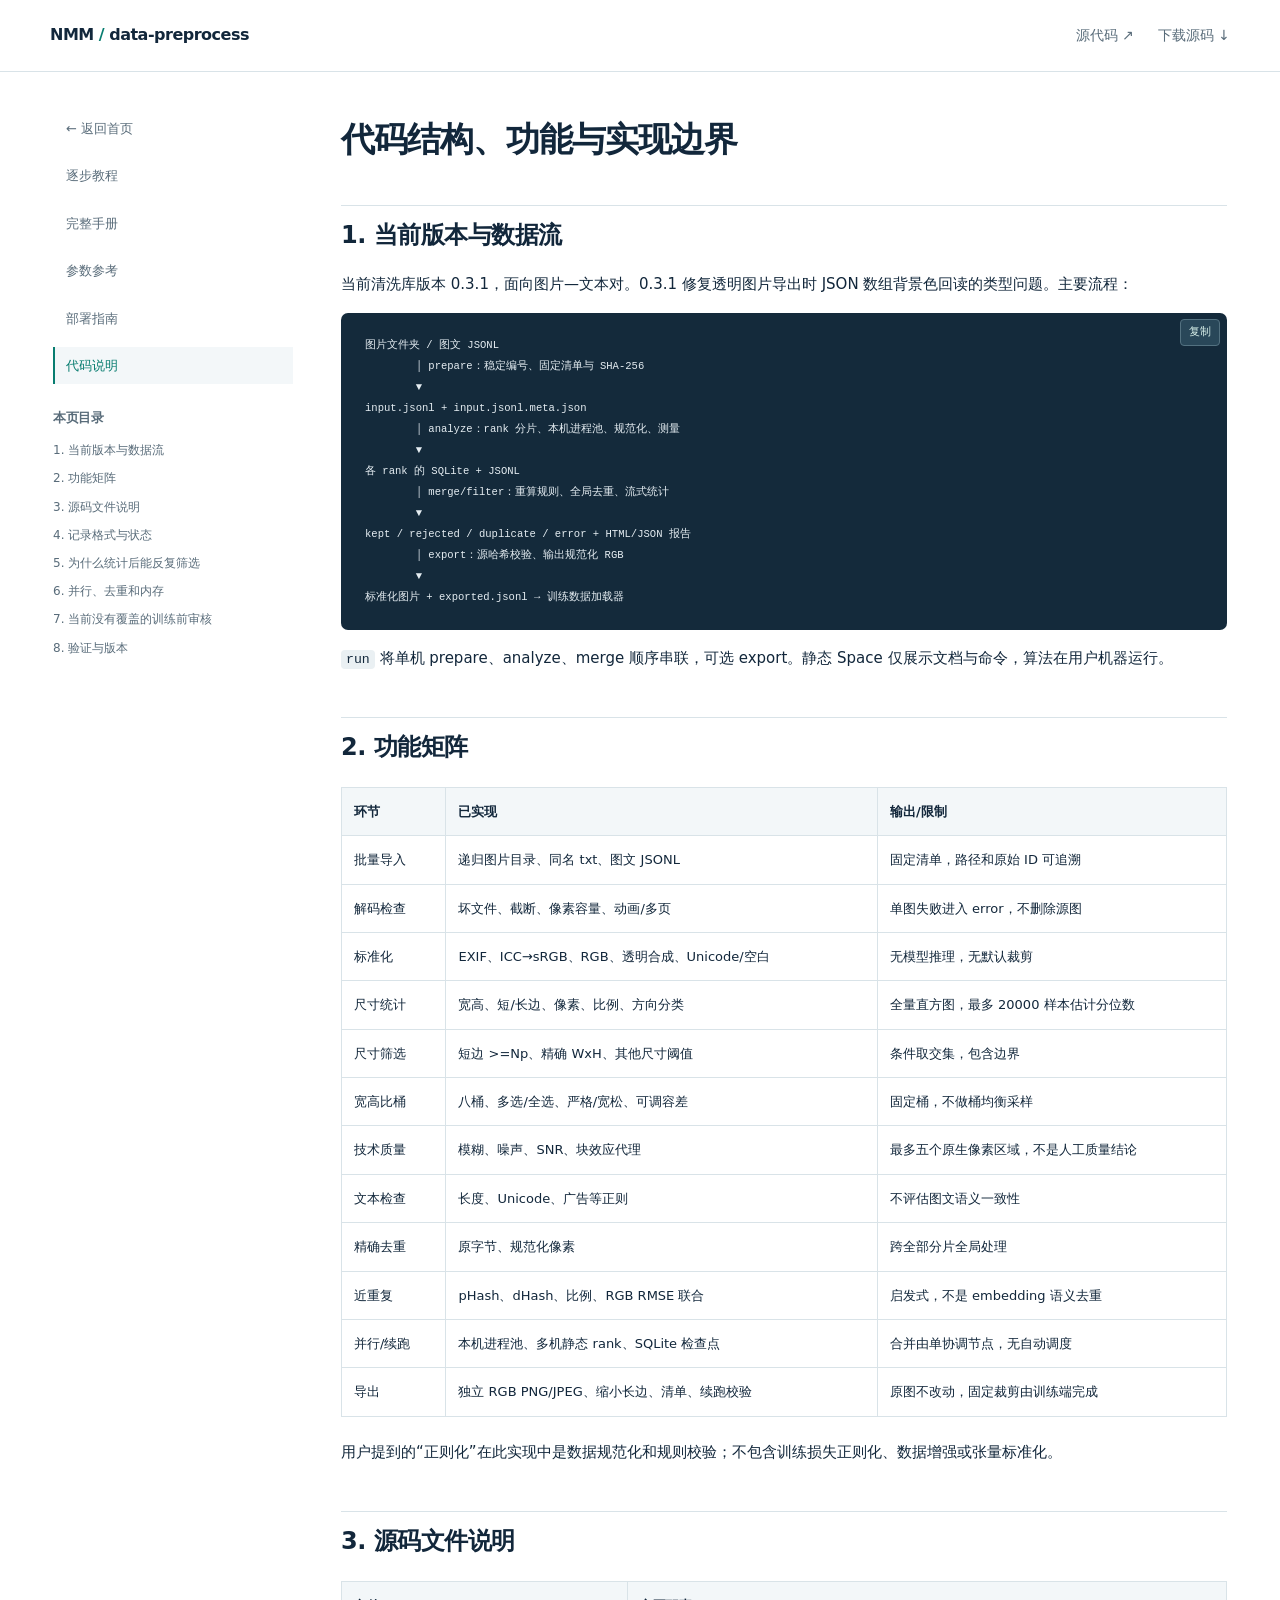
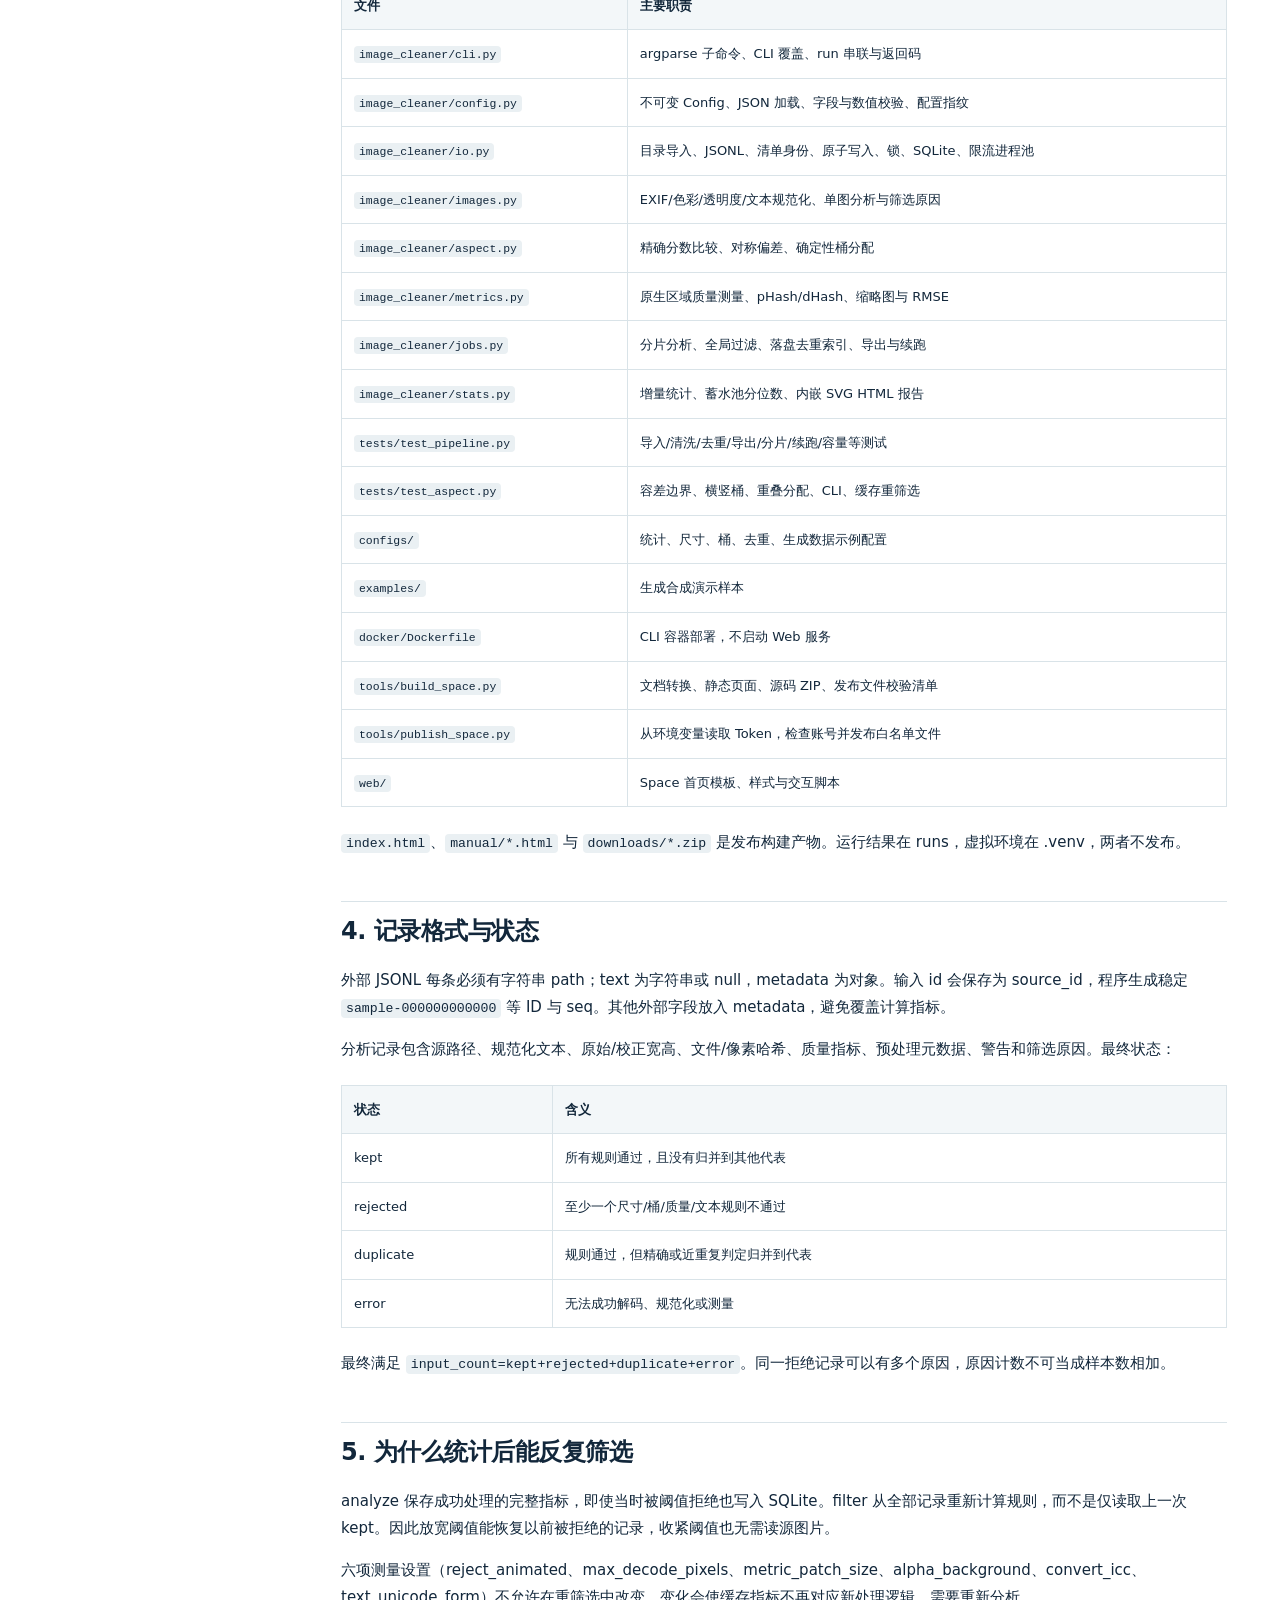
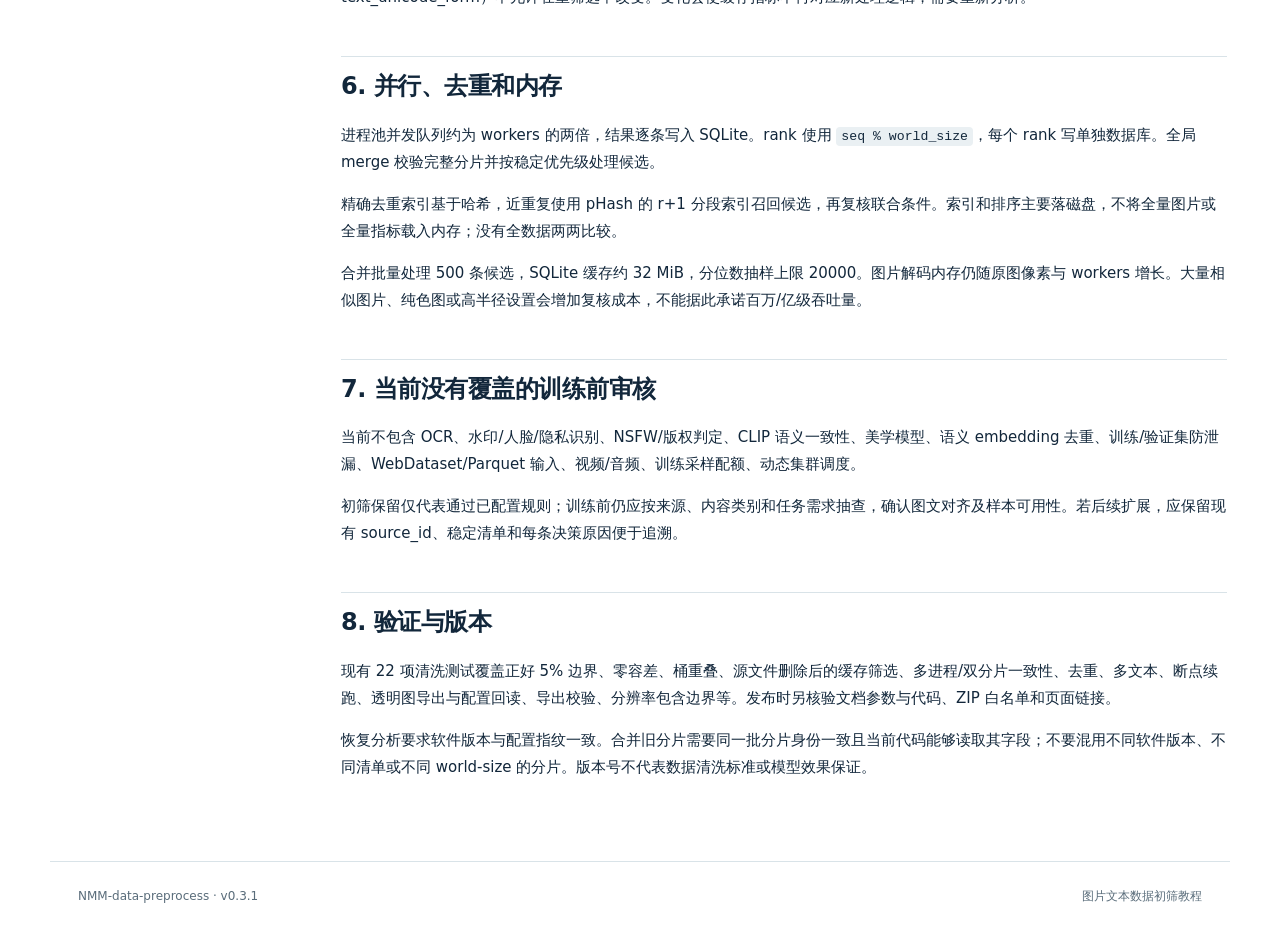
==== manual/ARCHITECTURE.html @ e61b949b "Publish NMM image-text data preprocessing v0.3.1 with detailed Chinese tutorials" ====
<!doctype html><html lang="zh-CN"><head><meta charset="utf-8"><meta name="viewport" content="width=device-width,initial-scale=1"><title>&#20195;&#30721;&#35828;&#26126; &#183; NMM-data-preprocess</title><link rel="stylesheet" href="../assets/style.css"><script defer src="../assets/app.js"></script></head><body><header class="topbar"><a class="brand" href="../index.html">NMM<span> / </span>data-preprocess</a><nav><a href="https://huggingface.co/spaces/HanWangTJU/NMM-data-preprocess/tree/main">&#28304;&#20195;&#30721; &#8599;</a><a href="../downloads/NMM-data-preprocess-0.3.1.zip" download>&#19979;&#36733;&#28304;&#30721; &#8595;</a></nav></header><div class="manual-layout"><aside class="sidebar"><a href="../index.html">&#8592; &#36820;&#22238;&#39318;&#39029;</a><a class="" href="QUICKSTART.html">&#36880;&#27493;&#25945;&#31243;</a><a class="" href="USAGE.html">&#23436;&#25972;&#25163;&#20876;</a><a class="" href="PARAMETERS.html">&#21442;&#25968;&#21442;&#32771;</a><a class="" href="DEPLOYMENT.html">&#37096;&#32626;&#25351;&#21335;</a><a class="active" href="ARCHITECTURE.html">&#20195;&#30721;&#35828;&#26126;</a><h2>&#26412;&#39029;&#30446;&#24405;</h2><div class="toc">
<ul>
<li><a href="#1-&#24403;&#21069;&#29256;&#26412;&#19982;&#25968;&#25454;&#27969;">1. &#24403;&#21069;&#29256;&#26412;&#19982;&#25968;&#25454;&#27969;</a></li>
<li><a href="#2-&#21151;&#33021;&#30697;&#38453;">2. &#21151;&#33021;&#30697;&#38453;</a></li>
<li><a href="#3-&#28304;&#30721;&#25991;&#20214;&#35828;&#26126;">3. &#28304;&#30721;&#25991;&#20214;&#35828;&#26126;</a></li>
<li><a href="#4-&#35760;&#24405;&#26684;&#24335;&#19982;&#29366;&#24577;">4. &#35760;&#24405;&#26684;&#24335;&#19982;&#29366;&#24577;</a></li>
<li><a href="#5-&#20026;&#20160;&#20040;&#32479;&#35745;&#21518;&#33021;&#21453;&#22797;&#31579;&#36873;">5. &#20026;&#20160;&#20040;&#32479;&#35745;&#21518;&#33021;&#21453;&#22797;&#31579;&#36873;</a></li>
<li><a href="#6-&#24182;&#34892;&#21435;&#37325;&#21644;&#20869;&#23384;">6. &#24182;&#34892;&#12289;&#21435;&#37325;&#21644;&#20869;&#23384;</a></li>
<li><a href="#7-&#24403;&#21069;&#27809;&#26377;&#35206;&#30422;&#30340;&#35757;&#32451;&#21069;&#23457;&#26680;">7. &#24403;&#21069;&#27809;&#26377;&#35206;&#30422;&#30340;&#35757;&#32451;&#21069;&#23457;&#26680;</a></li>
<li><a href="#8-&#39564;&#35777;&#19982;&#29256;&#26412;">8. &#39564;&#35777;&#19982;&#29256;&#26412;</a></li>
</ul>
</div>
</aside><main class="manual"><h1 id="&#20195;&#30721;&#32467;&#26500;&#21151;&#33021;&#19982;&#23454;&#29616;&#36793;&#30028;">&#20195;&#30721;&#32467;&#26500;&#12289;&#21151;&#33021;&#19982;&#23454;&#29616;&#36793;&#30028;</h1>
<h2 id="1-&#24403;&#21069;&#29256;&#26412;&#19982;&#25968;&#25454;&#27969;">1. &#24403;&#21069;&#29256;&#26412;&#19982;&#25968;&#25454;&#27969;</h2>
<p>&#24403;&#21069;&#28165;&#27927;&#24211;&#29256;&#26412; 0.3.1&#65292;&#38754;&#21521;&#22270;&#29255;&#8212;&#25991;&#26412;&#23545;&#12290;0.3.1 &#20462;&#22797;&#36879;&#26126;&#22270;&#29255;&#23548;&#20986;&#26102; JSON &#25968;&#32452;&#32972;&#26223;&#33394;&#22238;&#35835;&#30340;&#31867;&#22411;&#38382;&#39064;&#12290;&#20027;&#35201;&#27969;&#31243;&#65306;</p>
<pre><code class="language-text">&#22270;&#29255;&#25991;&#20214;&#22841; / &#22270;&#25991; JSONL
        &#9474; prepare&#65306;&#31283;&#23450;&#32534;&#21495;&#12289;&#22266;&#23450;&#28165;&#21333;&#19982; SHA-256
        &#9660;
input.jsonl + input.jsonl.meta.json
        &#9474; analyze&#65306;rank &#20998;&#29255;&#12289;&#26412;&#26426;&#36827;&#31243;&#27744;&#12289;&#35268;&#33539;&#21270;&#12289;&#27979;&#37327;
        &#9660;
&#21508; rank &#30340; SQLite + JSONL
        &#9474; merge/filter&#65306;&#37325;&#31639;&#35268;&#21017;&#12289;&#20840;&#23616;&#21435;&#37325;&#12289;&#27969;&#24335;&#32479;&#35745;
        &#9660;
kept / rejected / duplicate / error + HTML/JSON &#25253;&#21578;
        &#9474; export&#65306;&#28304;&#21704;&#24076;&#26657;&#39564;&#12289;&#36755;&#20986;&#35268;&#33539;&#21270; RGB
        &#9660;
&#26631;&#20934;&#21270;&#22270;&#29255; + exported.jsonl &#8594; &#35757;&#32451;&#25968;&#25454;&#21152;&#36733;&#22120;
</code></pre>
<p><code>run</code> &#23558;&#21333;&#26426; prepare&#12289;analyze&#12289;merge &#39034;&#24207;&#20018;&#32852;&#65292;&#21487;&#36873; export&#12290;&#38745;&#24577; Space &#20165;&#23637;&#31034;&#25991;&#26723;&#19982;&#21629;&#20196;&#65292;&#31639;&#27861;&#22312;&#29992;&#25143;&#26426;&#22120;&#36816;&#34892;&#12290;</p>
<h2 id="2-&#21151;&#33021;&#30697;&#38453;">2. &#21151;&#33021;&#30697;&#38453;</h2>
<table>
<thead>
<tr>
<th>&#29615;&#33410;</th>
<th>&#24050;&#23454;&#29616;</th>
<th>&#36755;&#20986;/&#38480;&#21046;</th>
</tr>
</thead>
<tbody>
<tr>
<td>&#25209;&#37327;&#23548;&#20837;</td>
<td>&#36882;&#24402;&#22270;&#29255;&#30446;&#24405;&#12289;&#21516;&#21517; txt&#12289;&#22270;&#25991; JSONL</td>
<td>&#22266;&#23450;&#28165;&#21333;&#65292;&#36335;&#24452;&#21644;&#21407;&#22987; ID &#21487;&#36861;&#28335;</td>
</tr>
<tr>
<td>&#35299;&#30721;&#26816;&#26597;</td>
<td>&#22351;&#25991;&#20214;&#12289;&#25130;&#26029;&#12289;&#20687;&#32032;&#23481;&#37327;&#12289;&#21160;&#30011;/&#22810;&#39029;</td>
<td>&#21333;&#22270;&#22833;&#36133;&#36827;&#20837; error&#65292;&#19981;&#21024;&#38500;&#28304;&#22270;</td>
</tr>
<tr>
<td>&#26631;&#20934;&#21270;</td>
<td>EXIF&#12289;ICC&#8594;sRGB&#12289;RGB&#12289;&#36879;&#26126;&#21512;&#25104;&#12289;Unicode/&#31354;&#30333;</td>
<td>&#26080;&#27169;&#22411;&#25512;&#29702;&#65292;&#26080;&#40664;&#35748;&#35009;&#21098;</td>
</tr>
<tr>
<td>&#23610;&#23544;&#32479;&#35745;</td>
<td>&#23485;&#39640;&#12289;&#30701;/&#38271;&#36793;&#12289;&#20687;&#32032;&#12289;&#27604;&#20363;&#12289;&#26041;&#21521;&#20998;&#31867;</td>
<td>&#20840;&#37327;&#30452;&#26041;&#22270;&#65292;&#26368;&#22810; 20000 &#26679;&#26412;&#20272;&#35745;&#20998;&#20301;&#25968;</td>
</tr>
<tr>
<td>&#23610;&#23544;&#31579;&#36873;</td>
<td>&#30701;&#36793; &gt;=Np&#12289;&#31934;&#30830; WxH&#12289;&#20854;&#20182;&#23610;&#23544;&#38408;&#20540;</td>
<td>&#26465;&#20214;&#21462;&#20132;&#38598;&#65292;&#21253;&#21547;&#36793;&#30028;</td>
</tr>
<tr>
<td>&#23485;&#39640;&#27604;&#26742;</td>
<td>&#20843;&#26742;&#12289;&#22810;&#36873;/&#20840;&#36873;&#12289;&#20005;&#26684;/&#23485;&#26494;&#12289;&#21487;&#35843;&#23481;&#24046;</td>
<td>&#22266;&#23450;&#26742;&#65292;&#19981;&#20570;&#26742;&#22343;&#34913;&#37319;&#26679;</td>
</tr>
<tr>
<td>&#25216;&#26415;&#36136;&#37327;</td>
<td>&#27169;&#31946;&#12289;&#22122;&#22768;&#12289;SNR&#12289;&#22359;&#25928;&#24212;&#20195;&#29702;</td>
<td>&#26368;&#22810;&#20116;&#20010;&#21407;&#29983;&#20687;&#32032;&#21306;&#22495;&#65292;&#19981;&#26159;&#20154;&#24037;&#36136;&#37327;&#32467;&#35770;</td>
</tr>
<tr>
<td>&#25991;&#26412;&#26816;&#26597;</td>
<td>&#38271;&#24230;&#12289;Unicode&#12289;&#24191;&#21578;&#31561;&#27491;&#21017;</td>
<td>&#19981;&#35780;&#20272;&#22270;&#25991;&#35821;&#20041;&#19968;&#33268;&#24615;</td>
</tr>
<tr>
<td>&#31934;&#30830;&#21435;&#37325;</td>
<td>&#21407;&#23383;&#33410;&#12289;&#35268;&#33539;&#21270;&#20687;&#32032;</td>
<td>&#36328;&#20840;&#37096;&#20998;&#29255;&#20840;&#23616;&#22788;&#29702;</td>
</tr>
<tr>
<td>&#36817;&#37325;&#22797;</td>
<td>pHash&#12289;dHash&#12289;&#27604;&#20363;&#12289;RGB RMSE &#32852;&#21512;</td>
<td>&#21551;&#21457;&#24335;&#65292;&#19981;&#26159; embedding &#35821;&#20041;&#21435;&#37325;</td>
</tr>
<tr>
<td>&#24182;&#34892;/&#32493;&#36305;</td>
<td>&#26412;&#26426;&#36827;&#31243;&#27744;&#12289;&#22810;&#26426;&#38745;&#24577; rank&#12289;SQLite &#26816;&#26597;&#28857;</td>
<td>&#21512;&#24182;&#30001;&#21333;&#21327;&#35843;&#33410;&#28857;&#65292;&#26080;&#33258;&#21160;&#35843;&#24230;</td>
</tr>
<tr>
<td>&#23548;&#20986;</td>
<td>&#29420;&#31435; RGB PNG/JPEG&#12289;&#32553;&#23567;&#38271;&#36793;&#12289;&#28165;&#21333;&#12289;&#32493;&#36305;&#26657;&#39564;</td>
<td>&#21407;&#22270;&#19981;&#25913;&#21160;&#65292;&#22266;&#23450;&#35009;&#21098;&#30001;&#35757;&#32451;&#31471;&#23436;&#25104;</td>
</tr>
</tbody>
</table>
<p>&#29992;&#25143;&#25552;&#21040;&#30340;&#8220;&#27491;&#21017;&#21270;&#8221;&#22312;&#27492;&#23454;&#29616;&#20013;&#26159;&#25968;&#25454;&#35268;&#33539;&#21270;&#21644;&#35268;&#21017;&#26657;&#39564;&#65307;&#19981;&#21253;&#21547;&#35757;&#32451;&#25439;&#22833;&#27491;&#21017;&#21270;&#12289;&#25968;&#25454;&#22686;&#24378;&#25110;&#24352;&#37327;&#26631;&#20934;&#21270;&#12290;</p>
<h2 id="3-&#28304;&#30721;&#25991;&#20214;&#35828;&#26126;">3. &#28304;&#30721;&#25991;&#20214;&#35828;&#26126;</h2>
<table>
<thead>
<tr>
<th>&#25991;&#20214;</th>
<th>&#20027;&#35201;&#32844;&#36131;</th>
</tr>
</thead>
<tbody>
<tr>
<td><code>image_cleaner/cli.py</code></td>
<td>argparse &#23376;&#21629;&#20196;&#12289;CLI &#35206;&#30422;&#12289;run &#20018;&#32852;&#19982;&#36820;&#22238;&#30721;</td>
</tr>
<tr>
<td><code>image_cleaner/config.py</code></td>
<td>&#19981;&#21487;&#21464; Config&#12289;JSON &#21152;&#36733;&#12289;&#23383;&#27573;&#19982;&#25968;&#20540;&#26657;&#39564;&#12289;&#37197;&#32622;&#25351;&#32441;</td>
</tr>
<tr>
<td><code>image_cleaner/io.py</code></td>
<td>&#30446;&#24405;&#23548;&#20837;&#12289;JSONL&#12289;&#28165;&#21333;&#36523;&#20221;&#12289;&#21407;&#23376;&#20889;&#20837;&#12289;&#38145;&#12289;SQLite&#12289;&#38480;&#27969;&#36827;&#31243;&#27744;</td>
</tr>
<tr>
<td><code>image_cleaner/images.py</code></td>
<td>EXIF/&#33394;&#24425;/&#36879;&#26126;&#24230;/&#25991;&#26412;&#35268;&#33539;&#21270;&#12289;&#21333;&#22270;&#20998;&#26512;&#19982;&#31579;&#36873;&#21407;&#22240;</td>
</tr>
<tr>
<td><code>image_cleaner/aspect.py</code></td>
<td>&#31934;&#30830;&#20998;&#25968;&#27604;&#36739;&#12289;&#23545;&#31216;&#20559;&#24046;&#12289;&#30830;&#23450;&#24615;&#26742;&#20998;&#37197;</td>
</tr>
<tr>
<td><code>image_cleaner/metrics.py</code></td>
<td>&#21407;&#29983;&#21306;&#22495;&#36136;&#37327;&#27979;&#37327;&#12289;pHash/dHash&#12289;&#32553;&#30053;&#22270;&#19982; RMSE</td>
</tr>
<tr>
<td><code>image_cleaner/jobs.py</code></td>
<td>&#20998;&#29255;&#20998;&#26512;&#12289;&#20840;&#23616;&#36807;&#28388;&#12289;&#33853;&#30424;&#21435;&#37325;&#32034;&#24341;&#12289;&#23548;&#20986;&#19982;&#32493;&#36305;</td>
</tr>
<tr>
<td><code>image_cleaner/stats.py</code></td>
<td>&#22686;&#37327;&#32479;&#35745;&#12289;&#33988;&#27700;&#27744;&#20998;&#20301;&#25968;&#12289;&#20869;&#23884; SVG HTML &#25253;&#21578;</td>
</tr>
<tr>
<td><code>tests/test_pipeline.py</code></td>
<td>&#23548;&#20837;/&#28165;&#27927;/&#21435;&#37325;/&#23548;&#20986;/&#20998;&#29255;/&#32493;&#36305;/&#23481;&#37327;&#31561;&#27979;&#35797;</td>
</tr>
<tr>
<td><code>tests/test_aspect.py</code></td>
<td>&#23481;&#24046;&#36793;&#30028;&#12289;&#27178;&#31446;&#26742;&#12289;&#37325;&#21472;&#20998;&#37197;&#12289;CLI&#12289;&#32531;&#23384;&#37325;&#31579;&#36873;</td>
</tr>
<tr>
<td><code>configs/</code></td>
<td>&#32479;&#35745;&#12289;&#23610;&#23544;&#12289;&#26742;&#12289;&#21435;&#37325;&#12289;&#29983;&#25104;&#25968;&#25454;&#31034;&#20363;&#37197;&#32622;</td>
</tr>
<tr>
<td><code>examples/</code></td>
<td>&#29983;&#25104;&#21512;&#25104;&#28436;&#31034;&#26679;&#26412;</td>
</tr>
<tr>
<td><code>docker/Dockerfile</code></td>
<td>CLI &#23481;&#22120;&#37096;&#32626;&#65292;&#19981;&#21551;&#21160; Web &#26381;&#21153;</td>
</tr>
<tr>
<td><code>tools/build_space.py</code></td>
<td>&#25991;&#26723;&#36716;&#25442;&#12289;&#38745;&#24577;&#39029;&#38754;&#12289;&#28304;&#30721; ZIP&#12289;&#21457;&#24067;&#25991;&#20214;&#26657;&#39564;&#28165;&#21333;</td>
</tr>
<tr>
<td><code>tools/publish_space.py</code></td>
<td>&#20174;&#29615;&#22659;&#21464;&#37327;&#35835;&#21462; Token&#65292;&#26816;&#26597;&#36134;&#21495;&#24182;&#21457;&#24067;&#30333;&#21517;&#21333;&#25991;&#20214;</td>
</tr>
<tr>
<td><code>web/</code></td>
<td>Space &#39318;&#39029;&#27169;&#26495;&#12289;&#26679;&#24335;&#19982;&#20132;&#20114;&#33050;&#26412;</td>
</tr>
</tbody>
</table>
<p><code>index.html</code>&#12289;<code>manual/*.html</code> &#19982; <code>downloads/*.zip</code> &#26159;&#21457;&#24067;&#26500;&#24314;&#20135;&#29289;&#12290;&#36816;&#34892;&#32467;&#26524;&#22312; runs&#65292;&#34394;&#25311;&#29615;&#22659;&#22312; .venv&#65292;&#20004;&#32773;&#19981;&#21457;&#24067;&#12290;</p>
<h2 id="4-&#35760;&#24405;&#26684;&#24335;&#19982;&#29366;&#24577;">4. &#35760;&#24405;&#26684;&#24335;&#19982;&#29366;&#24577;</h2>
<p>&#22806;&#37096; JSONL &#27599;&#26465;&#24517;&#39035;&#26377;&#23383;&#31526;&#20018; path&#65307;text &#20026;&#23383;&#31526;&#20018;&#25110; null&#65292;metadata &#20026;&#23545;&#35937;&#12290;&#36755;&#20837; id &#20250;&#20445;&#23384;&#20026; source_id&#65292;&#31243;&#24207;&#29983;&#25104;&#31283;&#23450; <code>sample-000000000000</code> &#31561; ID &#19982; seq&#12290;&#20854;&#20182;&#22806;&#37096;&#23383;&#27573;&#25918;&#20837; metadata&#65292;&#36991;&#20813;&#35206;&#30422;&#35745;&#31639;&#25351;&#26631;&#12290;</p>
<p>&#20998;&#26512;&#35760;&#24405;&#21253;&#21547;&#28304;&#36335;&#24452;&#12289;&#35268;&#33539;&#21270;&#25991;&#26412;&#12289;&#21407;&#22987;/&#26657;&#27491;&#23485;&#39640;&#12289;&#25991;&#20214;/&#20687;&#32032;&#21704;&#24076;&#12289;&#36136;&#37327;&#25351;&#26631;&#12289;&#39044;&#22788;&#29702;&#20803;&#25968;&#25454;&#12289;&#35686;&#21578;&#21644;&#31579;&#36873;&#21407;&#22240;&#12290;&#26368;&#32456;&#29366;&#24577;&#65306;</p>
<table>
<thead>
<tr>
<th>&#29366;&#24577;</th>
<th>&#21547;&#20041;</th>
</tr>
</thead>
<tbody>
<tr>
<td>kept</td>
<td>&#25152;&#26377;&#35268;&#21017;&#36890;&#36807;&#65292;&#19988;&#27809;&#26377;&#24402;&#24182;&#21040;&#20854;&#20182;&#20195;&#34920;</td>
</tr>
<tr>
<td>rejected</td>
<td>&#33267;&#23569;&#19968;&#20010;&#23610;&#23544;/&#26742;/&#36136;&#37327;/&#25991;&#26412;&#35268;&#21017;&#19981;&#36890;&#36807;</td>
</tr>
<tr>
<td>duplicate</td>
<td>&#35268;&#21017;&#36890;&#36807;&#65292;&#20294;&#31934;&#30830;&#25110;&#36817;&#37325;&#22797;&#21028;&#23450;&#24402;&#24182;&#21040;&#20195;&#34920;</td>
</tr>
<tr>
<td>error</td>
<td>&#26080;&#27861;&#25104;&#21151;&#35299;&#30721;&#12289;&#35268;&#33539;&#21270;&#25110;&#27979;&#37327;</td>
</tr>
</tbody>
</table>
<p>&#26368;&#32456;&#28385;&#36275; <code>input_count=kept+rejected+duplicate+error</code>&#12290;&#21516;&#19968;&#25298;&#32477;&#35760;&#24405;&#21487;&#20197;&#26377;&#22810;&#20010;&#21407;&#22240;&#65292;&#21407;&#22240;&#35745;&#25968;&#19981;&#21487;&#24403;&#25104;&#26679;&#26412;&#25968;&#30456;&#21152;&#12290;</p>
<h2 id="5-&#20026;&#20160;&#20040;&#32479;&#35745;&#21518;&#33021;&#21453;&#22797;&#31579;&#36873;">5. &#20026;&#20160;&#20040;&#32479;&#35745;&#21518;&#33021;&#21453;&#22797;&#31579;&#36873;</h2>
<p>analyze &#20445;&#23384;&#25104;&#21151;&#22788;&#29702;&#30340;&#23436;&#25972;&#25351;&#26631;&#65292;&#21363;&#20351;&#24403;&#26102;&#34987;&#38408;&#20540;&#25298;&#32477;&#20063;&#20889;&#20837; SQLite&#12290;filter &#20174;&#20840;&#37096;&#35760;&#24405;&#37325;&#26032;&#35745;&#31639;&#35268;&#21017;&#65292;&#32780;&#19981;&#26159;&#20165;&#35835;&#21462;&#19978;&#19968;&#27425; kept&#12290;&#22240;&#27492;&#25918;&#23485;&#38408;&#20540;&#33021;&#24674;&#22797;&#20197;&#21069;&#34987;&#25298;&#32477;&#30340;&#35760;&#24405;&#65292;&#25910;&#32039;&#38408;&#20540;&#20063;&#26080;&#38656;&#35835;&#28304;&#22270;&#29255;&#12290;</p>
<p>&#20845;&#39033;&#27979;&#37327;&#35774;&#32622;&#65288;reject_animated&#12289;max_decode_pixels&#12289;metric_patch_size&#12289;alpha_background&#12289;convert_icc&#12289;text_unicode_form&#65289;&#19981;&#20801;&#35768;&#22312;&#37325;&#31579;&#36873;&#20013;&#25913;&#21464;&#12290;&#21464;&#21270;&#20250;&#20351;&#32531;&#23384;&#25351;&#26631;&#19981;&#20877;&#23545;&#24212;&#26032;&#22788;&#29702;&#36923;&#36753;&#65292;&#38656;&#35201;&#37325;&#26032;&#20998;&#26512;&#12290;</p>
<h2 id="6-&#24182;&#34892;&#21435;&#37325;&#21644;&#20869;&#23384;">6. &#24182;&#34892;&#12289;&#21435;&#37325;&#21644;&#20869;&#23384;</h2>
<p>&#36827;&#31243;&#27744;&#24182;&#21457;&#38431;&#21015;&#32422;&#20026; workers &#30340;&#20004;&#20493;&#65292;&#32467;&#26524;&#36880;&#26465;&#20889;&#20837; SQLite&#12290;rank &#20351;&#29992; <code>seq % world_size</code>&#65292;&#27599;&#20010; rank &#20889;&#21333;&#29420;&#25968;&#25454;&#24211;&#12290;&#20840;&#23616; merge &#26657;&#39564;&#23436;&#25972;&#20998;&#29255;&#24182;&#25353;&#31283;&#23450;&#20248;&#20808;&#32423;&#22788;&#29702;&#20505;&#36873;&#12290;</p>
<p>&#31934;&#30830;&#21435;&#37325;&#32034;&#24341;&#22522;&#20110;&#21704;&#24076;&#65292;&#36817;&#37325;&#22797;&#20351;&#29992; pHash &#30340; r+1 &#20998;&#27573;&#32034;&#24341;&#21484;&#22238;&#20505;&#36873;&#65292;&#20877;&#22797;&#26680;&#32852;&#21512;&#26465;&#20214;&#12290;&#32034;&#24341;&#21644;&#25490;&#24207;&#20027;&#35201;&#33853;&#30913;&#30424;&#65292;&#19981;&#23558;&#20840;&#37327;&#22270;&#29255;&#25110;&#20840;&#37327;&#25351;&#26631;&#36733;&#20837;&#20869;&#23384;&#65307;&#27809;&#26377;&#20840;&#25968;&#25454;&#20004;&#20004;&#27604;&#36739;&#12290;</p>
<p>&#21512;&#24182;&#25209;&#37327;&#22788;&#29702; 500 &#26465;&#20505;&#36873;&#65292;SQLite &#32531;&#23384;&#32422; 32 MiB&#65292;&#20998;&#20301;&#25968;&#25277;&#26679;&#19978;&#38480; 20000&#12290;&#22270;&#29255;&#35299;&#30721;&#20869;&#23384;&#20173;&#38543;&#21407;&#22270;&#20687;&#32032;&#19982; workers &#22686;&#38271;&#12290;&#22823;&#37327;&#30456;&#20284;&#22270;&#29255;&#12289;&#32431;&#33394;&#22270;&#25110;&#39640;&#21322;&#24452;&#35774;&#32622;&#20250;&#22686;&#21152;&#22797;&#26680;&#25104;&#26412;&#65292;&#19981;&#33021;&#25454;&#27492;&#25215;&#35834;&#30334;&#19975;/&#20159;&#32423;&#21534;&#21520;&#37327;&#12290;</p>
<h2 id="7-&#24403;&#21069;&#27809;&#26377;&#35206;&#30422;&#30340;&#35757;&#32451;&#21069;&#23457;&#26680;">7. &#24403;&#21069;&#27809;&#26377;&#35206;&#30422;&#30340;&#35757;&#32451;&#21069;&#23457;&#26680;</h2>
<p>&#24403;&#21069;&#19981;&#21253;&#21547; OCR&#12289;&#27700;&#21360;/&#20154;&#33080;/&#38544;&#31169;&#35782;&#21035;&#12289;NSFW/&#29256;&#26435;&#21028;&#23450;&#12289;CLIP &#35821;&#20041;&#19968;&#33268;&#24615;&#12289;&#32654;&#23398;&#27169;&#22411;&#12289;&#35821;&#20041; embedding &#21435;&#37325;&#12289;&#35757;&#32451;/&#39564;&#35777;&#38598;&#38450;&#27844;&#28431;&#12289;WebDataset/Parquet &#36755;&#20837;&#12289;&#35270;&#39057;/&#38899;&#39057;&#12289;&#35757;&#32451;&#37319;&#26679;&#37197;&#39069;&#12289;&#21160;&#24577;&#38598;&#32676;&#35843;&#24230;&#12290;</p>
<p>&#21021;&#31579;&#20445;&#30041;&#20165;&#20195;&#34920;&#36890;&#36807;&#24050;&#37197;&#32622;&#35268;&#21017;&#65307;&#35757;&#32451;&#21069;&#20173;&#24212;&#25353;&#26469;&#28304;&#12289;&#20869;&#23481;&#31867;&#21035;&#21644;&#20219;&#21153;&#38656;&#27714;&#25277;&#26597;&#65292;&#30830;&#35748;&#22270;&#25991;&#23545;&#40784;&#21450;&#26679;&#26412;&#21487;&#29992;&#24615;&#12290;&#33509;&#21518;&#32493;&#25193;&#23637;&#65292;&#24212;&#20445;&#30041;&#29616;&#26377; source_id&#12289;&#31283;&#23450;&#28165;&#21333;&#21644;&#27599;&#26465;&#20915;&#31574;&#21407;&#22240;&#20415;&#20110;&#36861;&#28335;&#12290;</p>
<h2 id="8-&#39564;&#35777;&#19982;&#29256;&#26412;">8. &#39564;&#35777;&#19982;&#29256;&#26412;</h2>
<p>&#29616;&#26377; 22 &#39033;&#28165;&#27927;&#27979;&#35797;&#35206;&#30422;&#27491;&#22909; 5% &#36793;&#30028;&#12289;&#38646;&#23481;&#24046;&#12289;&#26742;&#37325;&#21472;&#12289;&#28304;&#25991;&#20214;&#21024;&#38500;&#21518;&#30340;&#32531;&#23384;&#31579;&#36873;&#12289;&#22810;&#36827;&#31243;/&#21452;&#20998;&#29255;&#19968;&#33268;&#24615;&#12289;&#21435;&#37325;&#12289;&#22810;&#25991;&#26412;&#12289;&#26029;&#28857;&#32493;&#36305;&#12289;&#36879;&#26126;&#22270;&#23548;&#20986;&#19982;&#37197;&#32622;&#22238;&#35835;&#12289;&#23548;&#20986;&#26657;&#39564;&#12289;&#20998;&#36776;&#29575;&#21253;&#21547;&#36793;&#30028;&#31561;&#12290;&#21457;&#24067;&#26102;&#21478;&#26680;&#39564;&#25991;&#26723;&#21442;&#25968;&#19982;&#20195;&#30721;&#12289;ZIP &#30333;&#21517;&#21333;&#21644;&#39029;&#38754;&#38142;&#25509;&#12290;</p>
<p>&#24674;&#22797;&#20998;&#26512;&#35201;&#27714;&#36719;&#20214;&#29256;&#26412;&#19982;&#37197;&#32622;&#25351;&#32441;&#19968;&#33268;&#12290;&#21512;&#24182;&#26087;&#20998;&#29255;&#38656;&#35201;&#21516;&#19968;&#25209;&#20998;&#29255;&#36523;&#20221;&#19968;&#33268;&#19988;&#24403;&#21069;&#20195;&#30721;&#33021;&#22815;&#35835;&#21462;&#20854;&#23383;&#27573;&#65307;&#19981;&#35201;&#28151;&#29992;&#19981;&#21516;&#36719;&#20214;&#29256;&#26412;&#12289;&#19981;&#21516;&#28165;&#21333;&#25110;&#19981;&#21516; world-size &#30340;&#20998;&#29255;&#12290;&#29256;&#26412;&#21495;&#19981;&#20195;&#34920;&#25968;&#25454;&#28165;&#27927;&#26631;&#20934;&#25110;&#27169;&#22411;&#25928;&#26524;&#20445;&#35777;&#12290;</p></main></div><footer>NMM-data-preprocess &#183; v0.3.1<span>&#22270;&#29255;&#25991;&#26412;&#25968;&#25454;&#21021;&#31579;&#25945;&#31243;</span></footer></body></html>
---- assets/style.css ----
:root{--ink:#12273b;--muted:#596c7a;--teal:#087d70;--line:#d9e3e8;--surface:#f3f7f9;--paper:#fff}*{box-sizing:border-box}html{scroll-behavior:smooth;scroll-padding-top:88px}body{margin:0;background:var(--paper);color:var(--ink);font-family:Inter,"Microsoft YaHei",system-ui,sans-serif;line-height:1.8}a{color:var(--teal);text-decoration:none}a:hover{text-decoration:underline}.topbar{position:sticky;top:0;z-index:20;min-height:72px;display:flex;justify-content:space-between;gap:20px;align-items:center;padding:15px max(24px,calc((100vw - 1180px)/2));border-bottom:1px solid var(--line);background:rgba(255,255,255,.97)}.brand{font-weight:750;letter-spacing:-.5px;color:var(--ink);white-space:nowrap}.brand span{color:var(--teal)}nav{display:flex;gap:24px;font-size:14px}nav a{color:var(--muted)}.landing{max-width:1180px;margin:auto;padding:0 28px}.hero{padding:75px 0 58px;max-width:900px}.eyebrow{font-size:12px;letter-spacing:1.5px;font-weight:700;color:var(--teal)}h1{font-size:clamp(36px,5.2vw,64px);line-height:1.24;letter-spacing:-1.8px;margin:22px 0}h2{font-size:26px;line-height:1.45;letter-spacing:-.5px}h3{font-size:19px;line-height:1.5}.lead{font-size:19px;max-width:740px;color:var(--muted)}.actions{display:flex;gap:12px;flex-wrap:wrap;margin:30px 0 17px}.button{display:inline-block;padding:11px 22px;border:1px solid var(--line);border-radius:7px;font-weight:600;color:var(--ink);font-size:14px}.primary{background:var(--teal);border-color:var(--teal);color:#fff}.button:hover{text-decoration:none;filter:brightness(.95)}.note{font-size:13px;color:var(--muted)}.pipeline{display:grid;grid-template-columns:repeat(4,1fr);border-top:1px solid var(--line);border-bottom:1px solid var(--line);padding:23px 0;gap:20px}.pipeline div{display:grid;grid-template-columns:36px 1fr;column-gap:12px}.pipeline b{grid-row:span 2;color:var(--teal);font-size:14px}.pipeline strong{font-size:17px}.pipeline span{font-size:12px;color:var(--muted)}.intro,.features{padding:48px 0 20px}.intro>p,.generator>p{color:var(--muted)}.guide-grid{display:grid;grid-template-columns:repeat(3,1fr);gap:16px;margin-top:24px}.guide{border:1px solid var(--line);border-radius:9px;padding:23px;color:var(--ink);transition:background .15s}.guide:hover{background:var(--surface);text-decoration:none}.guide small{color:var(--teal);font-size:12px}.guide h3{margin:8px 0}.guide p{font-size:14px;color:var(--muted);margin:8px 0 20px}.guide span{font-size:13px;font-weight:600;color:var(--teal)}.generator{margin-top:38px;padding:30px;background:var(--surface);border:1px solid var(--line);border-radius:10px}.section-heading{display:flex;justify-content:space-between;gap:16px;align-items:center}.section-heading h2{margin:5px 0}.section-heading .eyebrow{margin:0}.tag{font-size:11px;border:1px solid #bbd9d2;border-radius:40px;padding:4px 11px;color:var(--teal)}.form-grid{display:grid;grid-template-columns:repeat(4,1fr);gap:16px;margin:24px 0}.form-grid label{display:flex;flex-direction:column;font-size:13px;gap:7px;font-weight:600}input,select,button{font:inherit}input[type=text],input[type=number],select{width:100%;border:1px solid #bdcdd6;background:white;padding:10px;border-radius:5px;color:var(--ink);font-size:14px}input:focus,select:focus,button:focus-visible,a:focus-visible{outline:2px solid var(--teal);outline-offset:3px}.buckets{padding:14px 0;border:0;display:flex;flex-wrap:wrap;gap:12px}.buckets legend{font-size:13px;font-weight:600}.buckets label{padding:6px 10px;border:1px solid var(--line);border-radius:5px;background:white;font-size:13px;cursor:pointer}.buckets input{accent-color:var(--teal);margin-right:6px}.buckets button{border:0;color:var(--teal);background:transparent;cursor:pointer;font-size:12px;padding:5px}pre{background:#142a3b;color:#e5edf2;border-radius:7px;padding:22px 24px;white-space:pre-wrap;overflow-wrap:anywhere;overflow-x:auto;position:relative;font-size:13px;line-height:1.75}pre code{background:transparent;color:inherit;padding:0}code{font-family:"Cascadia Code",Consolas,monospace;font-size:.88em;background:#eaf0f3;padding:2px 5px;border-radius:4px}.copy-code{position:absolute;right:7px;top:6px;cursor:pointer;color:#d6eee8;background:#294759;border:1px solid #537180;border-radius:4px;font-size:11px;padding:3px 8px}.error{color:#aa302b;font-size:13px}.error:empty{display:none}details{margin-top:20px;border-top:1px solid var(--line);padding-top:16px}summary{cursor:pointer;font-size:14px;font-weight:600}details .form-grid{grid-template-columns:repeat(2,minmax(120px,200px))}#ratio-result{font-size:14px;font-weight:600;color:var(--teal)}.feature-grid{display:grid;grid-template-columns:repeat(3,1fr);gap:20px}.feature-grid article{border-top:2px solid var(--line);padding:12px 0}.feature-grid p{color:var(--muted);font-size:14px}.callout{border-left:3px solid var(--teal);padding:5px 26px;margin:30px 0 64px;background:var(--surface)}.callout h2{font-size:22px;padding-top:18px}.callout p{font-size:15px;max-width:900px}.callout a{display:inline-block;font-size:14px;margin-bottom:20px}footer{max-width:1180px;margin:auto;padding:24px 28px;border-top:1px solid var(--line);color:var(--muted);font-size:12px;display:flex;justify-content:space-between;gap:20px}.manual-layout{display:grid;grid-template-columns:240px minmax(0,1fr);gap:48px;max-width:1230px;margin:0 auto;padding:38px 28px 65px}.sidebar{position:sticky;top:108px;align-self:start;font-size:13px;max-height:calc(100vh - 135px);overflow:auto}.sidebar>a{display:block;margin-bottom:10px;padding:7px 11px;border-left:2px solid transparent;color:var(--muted)}.sidebar>a.active{color:var(--teal);border-color:var(--teal);background:var(--surface)}.sidebar h2{font-size:13px;color:var(--muted);margin:25px 0 10px}.toc ul{list-style:none;padding-left:0}.toc ul ul{padding-left:13px}.toc a{color:var(--muted);font-size:12px;display:block;line-height:1.6;margin-bottom:9px}.manual{min-width:0;font-size:15px}.manual h1{font-size:34px;margin:8px 0 27px;letter-spacing:-1px}.manual h2{margin:45px 0 18px;padding-top:12px;border-top:1px solid var(--line);font-size:24px}.manual h3{font-size:18px;margin-top:28px}.manual li{margin-bottom:5px}.manual pre{font-size:12px}.table-scroll{overflow:auto;margin:22px 0}.manual table{border-collapse:collapse;width:100%;font-size:13px}.manual td,.manual th{padding:12px;text-align:left;vertical-align:top;border:1px solid var(--line)}.manual th{background:var(--surface);font-weight:600}.manual blockquote{padding:5px 20px;border-left:3px solid var(--teal);margin:20px 0;color:var(--muted)}@media(max-width:900px){.guide-grid,.feature-grid{grid-template-columns:repeat(2,1fr)}.form-grid{grid-template-columns:repeat(2,1fr)}.tag{display:none}.topbar{padding:15px 20px}nav{gap:14px}.manual-layout{grid-template-columns:185px minmax(0,1fr);gap:24px}}@media(max-width:620px){.topbar{position:relative;flex-direction:column;align-items:flex-start;gap:6px}.brand{font-size:16px}nav{font-size:12px;flex-wrap:wrap}.landing{padding:0 20px}.hero{padding:40px 0 35px}h1{font-size:40px}.lead{font-size:16px}.pipeline{grid-template-columns:repeat(2,1fr);gap:20px}.guide-grid,.feature-grid{grid-template-columns:1fr}.generator{padding:22px 16px}.form-grid{gap:12px}.form-grid label{font-size:12px}.manual-layout{display:block;padding:22px 16px}.sidebar{position:relative;top:0;max-height:none;border-bottom:1px solid var(--line);margin-bottom:28px}.sidebar .toc,.sidebar h2{display:none}.sidebar>a{display:inline-block;font-size:12px;margin:3px;padding:4px 8px}.manual h1{font-size:29px}.manual h2{font-size:22px}footer{flex-direction:column;gap:4px}.section-heading h2{font-size:23px}}
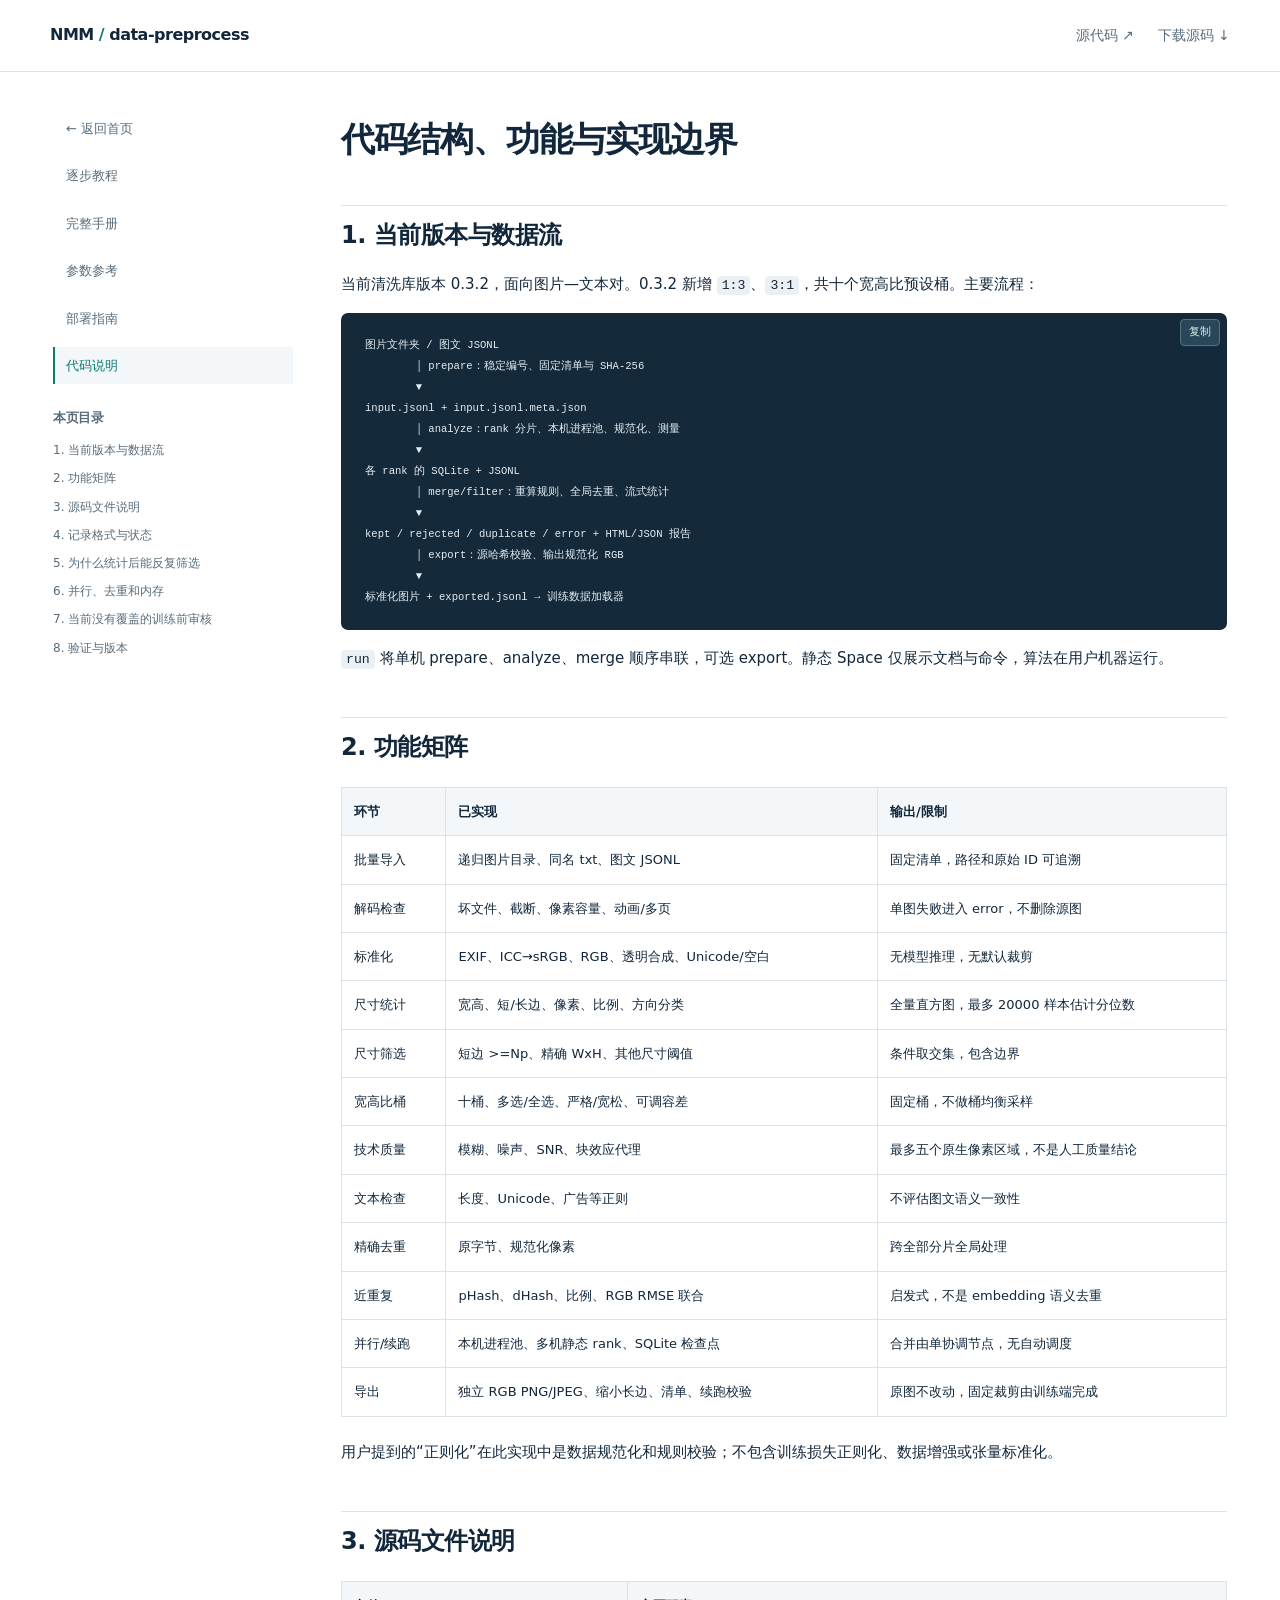
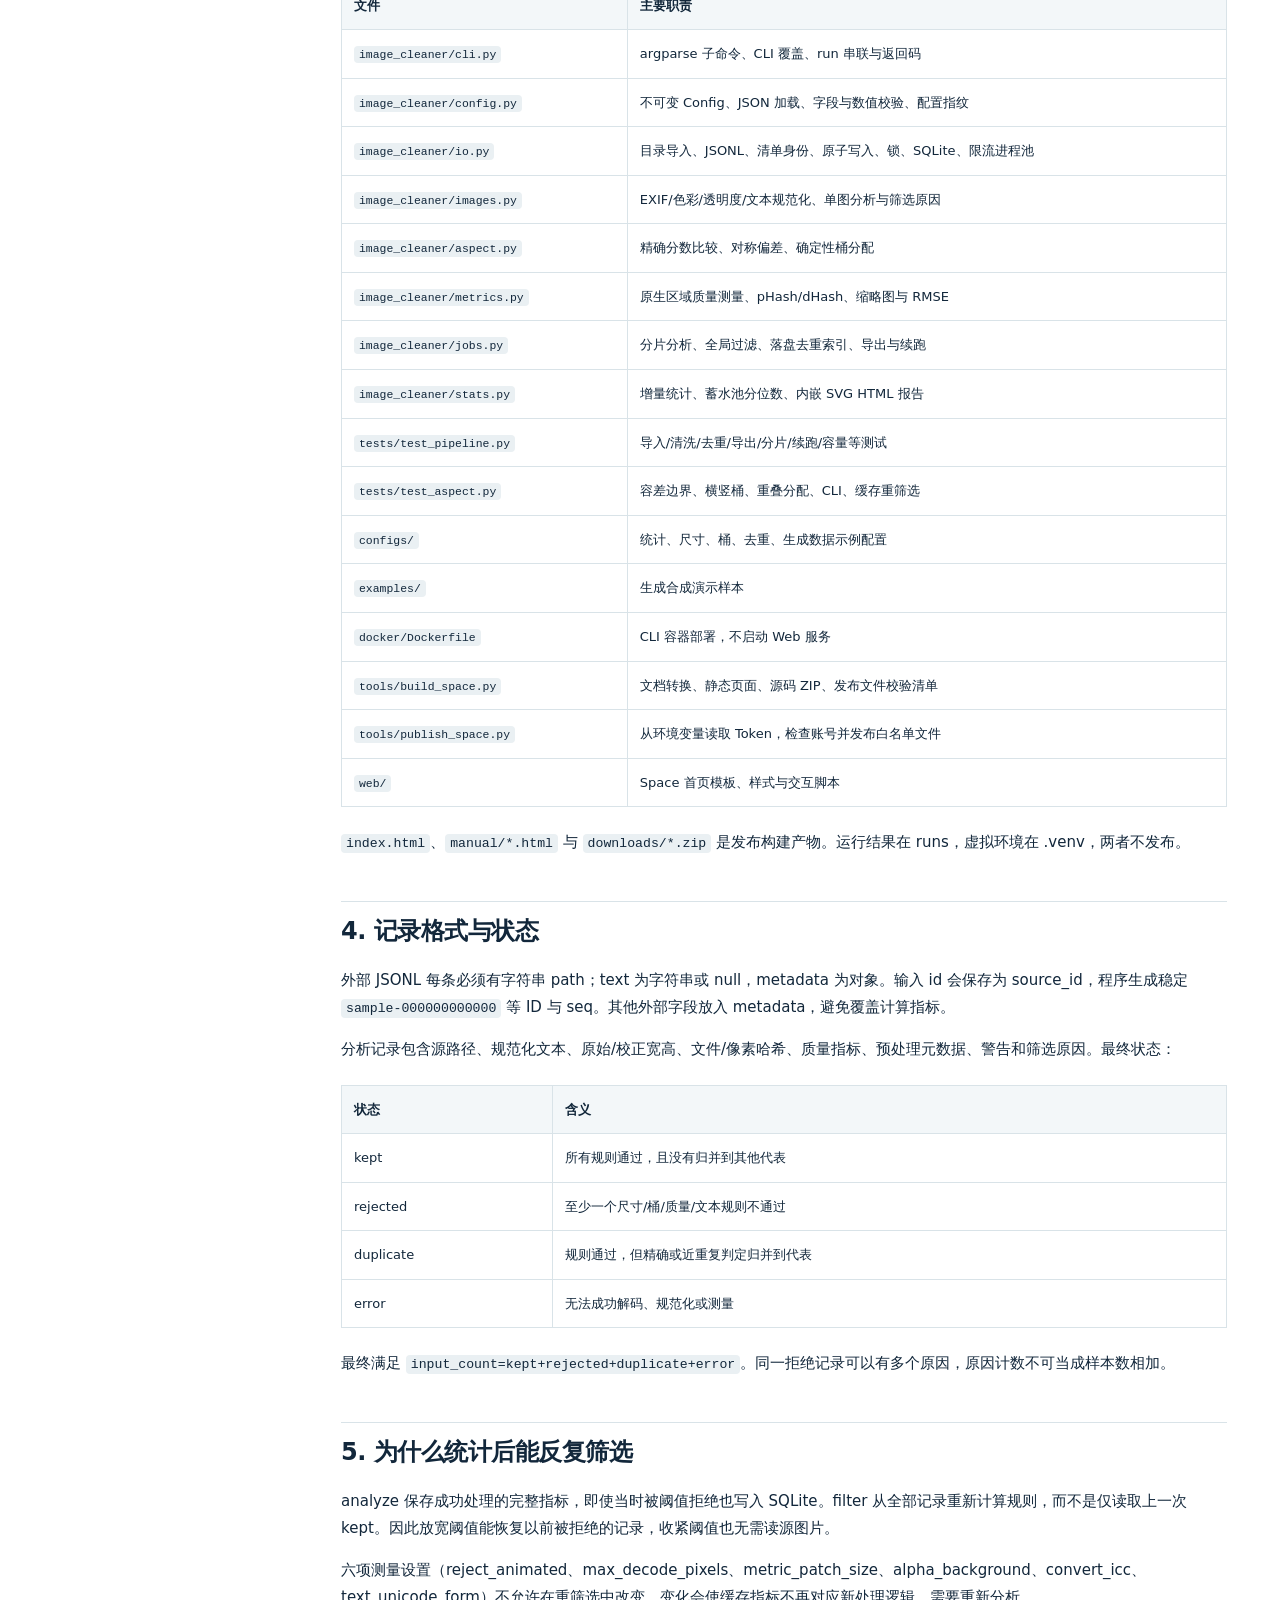
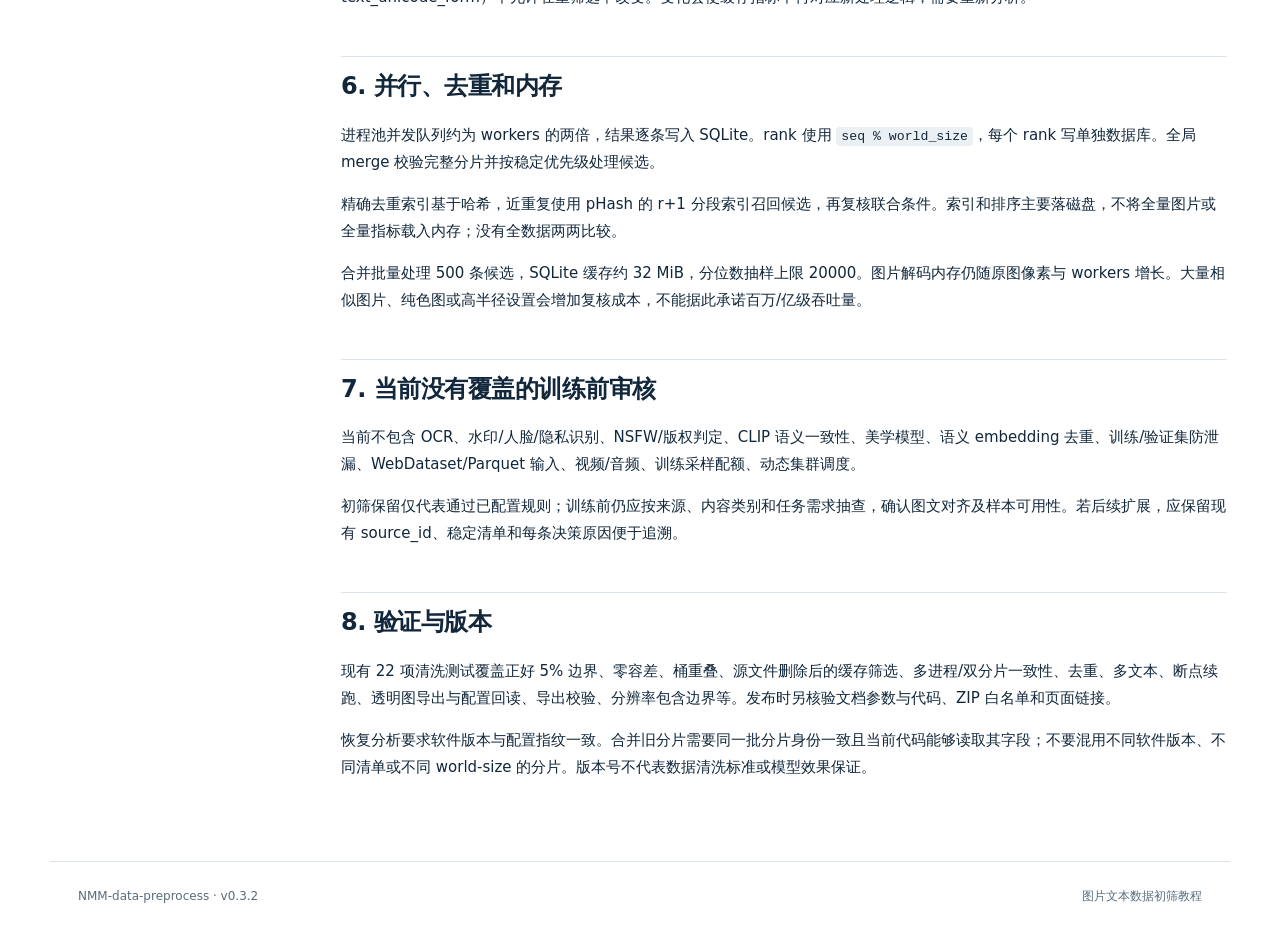
==== commit fa3296b3: "Add 1:3 and 3:1 aspect buckets (v0.3.2)" ====
--- a/manual/ARCHITECTURE.html
+++ b/manual/ARCHITECTURE.html
@@ -1,4 +1,4 @@
-<!doctype html><html lang="zh-CN"><head><meta charset="utf-8"><meta name="viewport" content="width=device-width,initial-scale=1"><title>&#20195;&#30721;&#35828;&#26126; &#183; NMM-data-preprocess</title><link rel="stylesheet" href="../assets/style.css"><script defer src="../assets/app.js"></script></head><body><header class="topbar"><a class="brand" href="../index.html">NMM<span> / </span>data-preprocess</a><nav><a href="https://huggingface.co/spaces/HanWangTJU/NMM-data-preprocess/tree/main">&#28304;&#20195;&#30721; &#8599;</a><a href="../downloads/NMM-data-preprocess-0.3.1.zip" download>&#19979;&#36733;&#28304;&#30721; &#8595;</a></nav></header><div class="manual-layout"><aside class="sidebar"><a href="../index.html">&#8592; &#36820;&#22238;&#39318;&#39029;</a><a class="" href="QUICKSTART.html">&#36880;&#27493;&#25945;&#31243;</a><a class="" href="USAGE.html">&#23436;&#25972;&#25163;&#20876;</a><a class="" href="PARAMETERS.html">&#21442;&#25968;&#21442;&#32771;</a><a class="" href="DEPLOYMENT.html">&#37096;&#32626;&#25351;&#21335;</a><a class="active" href="ARCHITECTURE.html">&#20195;&#30721;&#35828;&#26126;</a><h2>&#26412;&#39029;&#30446;&#24405;</h2><div class="toc">
+<!doctype html><html lang="zh-CN"><head><meta charset="utf-8"><meta name="viewport" content="width=device-width,initial-scale=1"><title>&#20195;&#30721;&#35828;&#26126; &#183; NMM-data-preprocess</title><link rel="stylesheet" href="../assets/style.css"><script defer src="../assets/app.js"></script></head><body><header class="topbar"><a class="brand" href="../index.html">NMM<span> / </span>data-preprocess</a><nav><a href="https://huggingface.co/spaces/HanWangTJU/NMM-data-preprocess/tree/main">&#28304;&#20195;&#30721; &#8599;</a><a href="../downloads/NMM-data-preprocess-0.3.2.zip" download>&#19979;&#36733;&#28304;&#30721; &#8595;</a></nav></header><div class="manual-layout"><aside class="sidebar"><a href="../index.html">&#8592; &#36820;&#22238;&#39318;&#39029;</a><a class="" href="QUICKSTART.html">&#36880;&#27493;&#25945;&#31243;</a><a class="" href="USAGE.html">&#23436;&#25972;&#25163;&#20876;</a><a class="" href="PARAMETERS.html">&#21442;&#25968;&#21442;&#32771;</a><a class="" href="DEPLOYMENT.html">&#37096;&#32626;&#25351;&#21335;</a><a class="active" href="ARCHITECTURE.html">&#20195;&#30721;&#35828;&#26126;</a><h2>&#26412;&#39029;&#30446;&#24405;</h2><div class="toc">
 <ul>
 <li><a href="#1-&#24403;&#21069;&#29256;&#26412;&#19982;&#25968;&#25454;&#27969;">1. &#24403;&#21069;&#29256;&#26412;&#19982;&#25968;&#25454;&#27969;</a></li>
 <li><a href="#2-&#21151;&#33021;&#30697;&#38453;">2. &#21151;&#33021;&#30697;&#38453;</a></li>
@@ -12,7 +12,7 @@
 </div>
 </aside><main class="manual"><h1 id="&#20195;&#30721;&#32467;&#26500;&#21151;&#33021;&#19982;&#23454;&#29616;&#36793;&#30028;">&#20195;&#30721;&#32467;&#26500;&#12289;&#21151;&#33021;&#19982;&#23454;&#29616;&#36793;&#30028;</h1>
 <h2 id="1-&#24403;&#21069;&#29256;&#26412;&#19982;&#25968;&#25454;&#27969;">1. &#24403;&#21069;&#29256;&#26412;&#19982;&#25968;&#25454;&#27969;</h2>
-<p>&#24403;&#21069;&#28165;&#27927;&#24211;&#29256;&#26412; 0.3.1&#65292;&#38754;&#21521;&#22270;&#29255;&#8212;&#25991;&#26412;&#23545;&#12290;0.3.1 &#20462;&#22797;&#36879;&#26126;&#22270;&#29255;&#23548;&#20986;&#26102; JSON &#25968;&#32452;&#32972;&#26223;&#33394;&#22238;&#35835;&#30340;&#31867;&#22411;&#38382;&#39064;&#12290;&#20027;&#35201;&#27969;&#31243;&#65306;</p>
+<p>&#24403;&#21069;&#28165;&#27927;&#24211;&#29256;&#26412; 0.3.2&#65292;&#38754;&#21521;&#22270;&#29255;&#8212;&#25991;&#26412;&#23545;&#12290;0.3.2 &#26032;&#22686; <code>1:3</code>&#12289;<code>3:1</code>&#65292;&#20849;&#21313;&#20010;&#23485;&#39640;&#27604;&#39044;&#35774;&#26742;&#12290;&#20027;&#35201;&#27969;&#31243;&#65306;</p>
 <pre><code class="language-text">&#22270;&#29255;&#25991;&#20214;&#22841; / &#22270;&#25991; JSONL
         &#9474; prepare&#65306;&#31283;&#23450;&#32534;&#21495;&#12289;&#22266;&#23450;&#28165;&#21333;&#19982; SHA-256
         &#9660;
@@ -65,7 +65,7 @@
 </tr>
 <tr>
 <td>&#23485;&#39640;&#27604;&#26742;</td>
-<td>&#20843;&#26742;&#12289;&#22810;&#36873;/&#20840;&#36873;&#12289;&#20005;&#26684;/&#23485;&#26494;&#12289;&#21487;&#35843;&#23481;&#24046;</td>
+<td>&#21313;&#26742;&#12289;&#22810;&#36873;/&#20840;&#36873;&#12289;&#20005;&#26684;/&#23485;&#26494;&#12289;&#21487;&#35843;&#23481;&#24046;</td>
 <td>&#22266;&#23450;&#26742;&#65292;&#19981;&#20570;&#26742;&#22343;&#34913;&#37319;&#26679;</td>
 </tr>
 <tr>
@@ -219,4 +219,4 @@
 <p>&#21021;&#31579;&#20445;&#30041;&#20165;&#20195;&#34920;&#36890;&#36807;&#24050;&#37197;&#32622;&#35268;&#21017;&#65307;&#35757;&#32451;&#21069;&#20173;&#24212;&#25353;&#26469;&#28304;&#12289;&#20869;&#23481;&#31867;&#21035;&#21644;&#20219;&#21153;&#38656;&#27714;&#25277;&#26597;&#65292;&#30830;&#35748;&#22270;&#25991;&#23545;&#40784;&#21450;&#26679;&#26412;&#21487;&#29992;&#24615;&#12290;&#33509;&#21518;&#32493;&#25193;&#23637;&#65292;&#24212;&#20445;&#30041;&#29616;&#26377; source_id&#12289;&#31283;&#23450;&#28165;&#21333;&#21644;&#27599;&#26465;&#20915;&#31574;&#21407;&#22240;&#20415;&#20110;&#36861;&#28335;&#12290;</p>
 <h2 id="8-&#39564;&#35777;&#19982;&#29256;&#26412;">8. &#39564;&#35777;&#19982;&#29256;&#26412;</h2>
 <p>&#29616;&#26377; 22 &#39033;&#28165;&#27927;&#27979;&#35797;&#35206;&#30422;&#27491;&#22909; 5% &#36793;&#30028;&#12289;&#38646;&#23481;&#24046;&#12289;&#26742;&#37325;&#21472;&#12289;&#28304;&#25991;&#20214;&#21024;&#38500;&#21518;&#30340;&#32531;&#23384;&#31579;&#36873;&#12289;&#22810;&#36827;&#31243;/&#21452;&#20998;&#29255;&#19968;&#33268;&#24615;&#12289;&#21435;&#37325;&#12289;&#22810;&#25991;&#26412;&#12289;&#26029;&#28857;&#32493;&#36305;&#12289;&#36879;&#26126;&#22270;&#23548;&#20986;&#19982;&#37197;&#32622;&#22238;&#35835;&#12289;&#23548;&#20986;&#26657;&#39564;&#12289;&#20998;&#36776;&#29575;&#21253;&#21547;&#36793;&#30028;&#31561;&#12290;&#21457;&#24067;&#26102;&#21478;&#26680;&#39564;&#25991;&#26723;&#21442;&#25968;&#19982;&#20195;&#30721;&#12289;ZIP &#30333;&#21517;&#21333;&#21644;&#39029;&#38754;&#38142;&#25509;&#12290;</p>
-<p>&#24674;&#22797;&#20998;&#26512;&#35201;&#27714;&#36719;&#20214;&#29256;&#26412;&#19982;&#37197;&#32622;&#25351;&#32441;&#19968;&#33268;&#12290;&#21512;&#24182;&#26087;&#20998;&#29255;&#38656;&#35201;&#21516;&#19968;&#25209;&#20998;&#29255;&#36523;&#20221;&#19968;&#33268;&#19988;&#24403;&#21069;&#20195;&#30721;&#33021;&#22815;&#35835;&#21462;&#20854;&#23383;&#27573;&#65307;&#19981;&#35201;&#28151;&#29992;&#19981;&#21516;&#36719;&#20214;&#29256;&#26412;&#12289;&#19981;&#21516;&#28165;&#21333;&#25110;&#19981;&#21516; world-size &#30340;&#20998;&#29255;&#12290;&#29256;&#26412;&#21495;&#19981;&#20195;&#34920;&#25968;&#25454;&#28165;&#27927;&#26631;&#20934;&#25110;&#27169;&#22411;&#25928;&#26524;&#20445;&#35777;&#12290;</p></main></div><footer>NMM-data-preprocess &#183; v0.3.1<span>&#22270;&#29255;&#25991;&#26412;&#25968;&#25454;&#21021;&#31579;&#25945;&#31243;</span></footer></body></html>+<p>&#24674;&#22797;&#20998;&#26512;&#35201;&#27714;&#36719;&#20214;&#29256;&#26412;&#19982;&#37197;&#32622;&#25351;&#32441;&#19968;&#33268;&#12290;&#21512;&#24182;&#26087;&#20998;&#29255;&#38656;&#35201;&#21516;&#19968;&#25209;&#20998;&#29255;&#36523;&#20221;&#19968;&#33268;&#19988;&#24403;&#21069;&#20195;&#30721;&#33021;&#22815;&#35835;&#21462;&#20854;&#23383;&#27573;&#65307;&#19981;&#35201;&#28151;&#29992;&#19981;&#21516;&#36719;&#20214;&#29256;&#26412;&#12289;&#19981;&#21516;&#28165;&#21333;&#25110;&#19981;&#21516; world-size &#30340;&#20998;&#29255;&#12290;&#29256;&#26412;&#21495;&#19981;&#20195;&#34920;&#25968;&#25454;&#28165;&#27927;&#26631;&#20934;&#25110;&#27169;&#22411;&#25928;&#26524;&#20445;&#35777;&#12290;</p></main></div><footer>NMM-data-preprocess &#183; v0.3.2<span>&#22270;&#29255;&#25991;&#26412;&#25968;&#25454;&#21021;&#31579;&#25945;&#31243;</span></footer></body></html>
